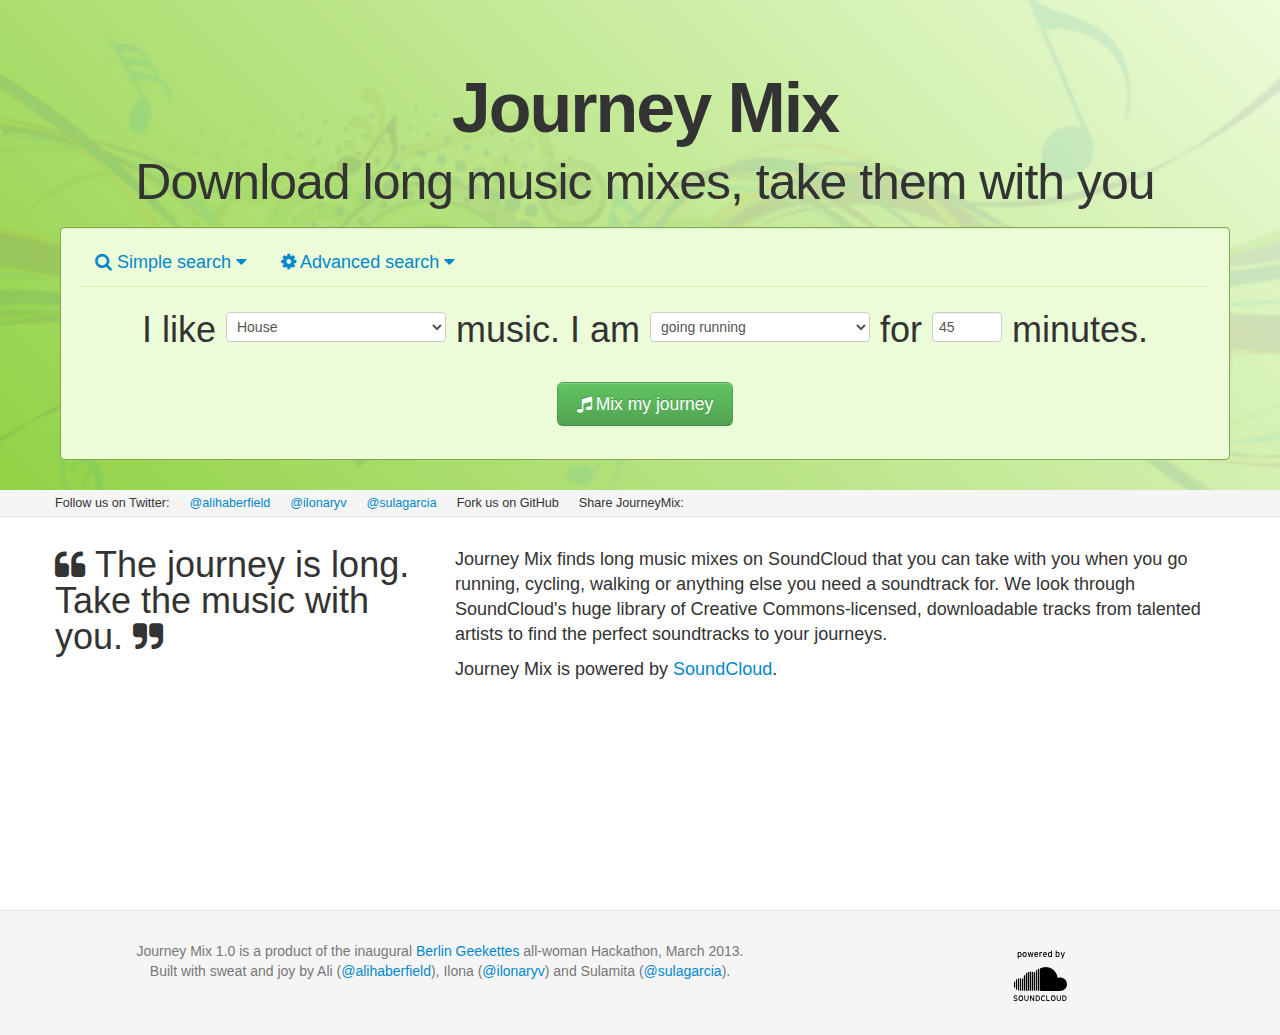
==== index.html @ a5fd5be0 "Inital Commit *FontAwesome added *File system tidied up" ====
<!DOCTYPE html>
<html lang="en">
  <head>
    <meta charset="utf-8">
    <title>JourneyMix 1.0</title>
    <meta name="viewport" content="width=device-width, initial-scale=1.0">
    <meta name="description" content="">
    <meta name="author" content="">

    <!-- CSS -->
    <link href="assets/css/bootstrap.css" rel="stylesheet">
    <link href="assets/css/bootstrap-responsive.css" rel="stylesheet">
    <link href="assets/css/docs.css" rel="stylesheet">
    <link href="assets/css/bootstrap-responsive.css" rel="stylesheet">
    <link href="assets/css/font-awesome-ie7.min.css" rel="stylesheet">
    <link href="assets/css/font-awesome.css" rel="stylesheet">
    <link href="assets/css/font-awesome.min.css" rel="stylesheet">
    <link href="assets/css/journeymix.css" rel="stylesheet">

    <!-- HTML5 shim, for IE6-8 support of HTML5 elements -->
    <!--[if lt IE 9]>
      <script src="assets/js/html5shiv.js"></script>
    <![endif]-->

    <!-- Fav and touch icons -->
    <link rel="apple-touch-icon-precomposed" sizes="144x144" href="assets/ico/apple-touch-icon-144-precomposed.png">
    <link rel="apple-touch-icon-precomposed" sizes="114x114" href="assets/ico/apple-touch-icon-114-precomposed.png">
      <link rel="apple-touch-icon-precomposed" sizes="72x72" href="assets/ico/apple-touch-icon-72-precomposed.png">
                    <link rel="apple-touch-icon-precomposed" href="assets/ico/apple-touch-icon-57-precomposed.png">
                                   <link rel="shortcut icon" href="assets/ico/favicon.png">
  </head>

  <body>


    <!-- Part 1: Wrap all page content here -->
  <div id="wrap">
  <div class="banner-wrap">
  <div class="hero-unit masterhead"> 
  <div class="container">
  
    <h1 class="centered">Journey Mix</h1> <h2 class="centered">Download long music mixes, take them with you</h2>

  <div class="well">
  <div class="accordion" id="accordion1">
  <div class="accordion-group">
  <div class="accordion-heading">
            <a class="accordion-toggle" id="SimpleSearchToggle" data-toggle="collapse" data-parent="#accordion1" href="#collapseOne">
       <i class="icon-search"></i> Simple search <i class="icon-caret-down"></i> 
      </a>
            <a class="accordion-toggle" id="AdvancedSearchToggle" data-toggle="collapse" data-parent="#accordion1" href="#collapseTwo">
       <i class="icon-cog"></i> Advanced search <i class="icon-caret-down"></i> 
      </a>
  </div>
    <div id="collapseOne" class="accordion-body collapse in">
    <div class="accordion-inner">

    
      <p class="centered">I like <select id="choose">
      <option value="house">House</option>
      <option value="punk">Punk</option>
      <option value="techno">Techno</option>
      <option value="rock">Rock</option>
      <option value="chill">Chill</option>
      </select> music.      I am <select id="activity">
      <option value="running">going running</option>
      <option value="walking">going for a walk</option>
      <option value="cycling">cycling</option>
      <option value="workout">working out</option>
      <option value="cooking">cooking</option>
      <option value="bath">taking a bath</option>
      </select> for <input type="number" id="input_length" placeholder="45" value="45"> minutes.
      </p>
      <p class="centered">
      <button class="btn btn-success btn-large" type="button" id="showTracks"><i class="icon-music"> </i> Mix my journey</button>
    </p>
    
      </div>
    </div>
  </div>
    
  <div class="accordion-group">
    <div id="collapseTwo" class="accordion-body collapse">
    <div class="accordion-inner">
      

      <p>Search for any genre: <input type="text" id="free-genre" placeholder="Heavy metal" value="Heavy metal"> </p>
      <p>Length from <input type="number" id="adv-length-min" placeholder="45" value="45"> to <input type="number" id="adv-length-max" placeholder="300" value="300"> minutes</p>
      <p>Search for keyword <input type="text" id="keyword" placeholder="keyword"> </p>
      <p>Search for bpm from: <input type="number" id="bpm-min" placeholder="0" value="0"> to: <input type="number" id="bpm-max" placeholder="300" value="300"></p>
      <p class="centered">
        <button class="btn btn-success btn-large" type="button" id="advancedShowTracks"><i class="icon-music"></i> Show me tracks</button>
      </p>
      </div> <!-- end well -->
      </div><!-- end accordion-inner -->
    </div><!-- end accordion-group -->
  </div><!-- end accordion-group -->
</div> <!-- end accordion -->


</div>
</div> <!-- end hero -->
</div> <!--end banner-wrap -->

<div class="social-media">
  <div class="container">
    <ul>
      <li>Follow us on Twitter: <li> <a href="http://twitter.com/alihaberfield">@alihaberfield</a> </li> <li><a href="http://twitter.com/ilonaryv">@ilonaryv</a></li><li> <a href="http://www.twitter.com/sulagarcia">@sulagarcia</a></li></li>
      <li>Fork us on GitHub</li>
      <li>Share JourneyMix: </li>
  </div>
</div>

<div class="container">


<p id="searchEcho"></p>


<div id="list_tracks">

</div>
<div id="iframe_div" class="hide">
  <iframe id="sc-widget" width="100%" height="166" scrolling="no" frameborder="no" src=""></iframe>    
</div> <!-- end iframe_div -->

<div class="row explain">
        <div class="span4">
          <p class="pull-quote"><i class="icon-quote-left"></i>The journey is long.<br/>Take the music with you.<i class="icon-quote-right"></i></p>
        </div>
        <div class="span8">
          <p>Journey Mix finds long music mixes on SoundCloud that you can take with you when you go running, cycling, walking or anything else you need a soundtrack for. We look through SoundCloud's huge library of Creative Commons-licensed, downloadable tracks from talented artists to find the perfect soundtracks to your journeys.</p>
           <p>Journey Mix is powered by <a href="http://www.soundcloud.com">SoundCloud</a>.</p>
       </div>
          
         
                  
      </div>

</div> <!-- end container -->

      <div id="push"></div>
    </div> <!-- end wrap -->

    <footer class="footer">
      <div class="container">
        <div class="row">
          <div class="span8">
        <p>Journey Mix 1.0 is a product of the inaugural <a href="#">Berlin Geekettes</a> all-woman Hackathon, March 2013.</p> <p>Built with sweat and joy by Ali (<a href="http://twitter.com/alihaberfield">@alihaberfield</a>), Ilona (<a href="http://twitter.com/ilonaryv">@ilonaryv</a>) and Sulamita (<a href="http://www.twitter.com/sulagarcia">@sulagarcia</a>).</p>
      </div>
      <div class="span4">
            <a href="http://www.soundcloud.com"><img src="assets/img/soundcloud.png"></a>
        </div>
        </div>
      </div>
    </footer>



    <!-- Le javascript
    ================================================== -->
    <!-- Placed at the end of the document so the pages load faster -->
    <script src="assets/js/jquery.js"></script>
    <script src="assets/js/bootstrap-transition.js"></script>
    <script src="assets/js/bootstrap-alert.js"></script>
    <script src="assets/js/bootstrap-modal.js"></script>
    <script src="assets/js/bootstrap-dropdown.js"></script>
    <script src="assets/js/bootstrap-scrollspy.js"></script>
    <script src="assets/js/bootstrap-tab.js"></script>
    <script src="assets/js/bootstrap-tooltip.js"></script>
    <script src="assets/js/bootstrap-popover.js"></script>
    <script src="assets/js/bootstrap-button.js"></script>
    <script src="assets/js/bootstrap-collapse.js"></script>
    <script src="assets/js/bootstrap-carousel.js"></script>
    <script src="assets/js/bootstrap-typeahead.js"></script>
    <script src="assets/js/journeymix.js"></script>

  </body>
</html>
---- assets/css/docs.css ----
/* Add additional stylesheets below
-------------------------------------------------- */
/*
  Bootstrap's documentation styles
  Special styles for presenting Bootstrap's documentation and examples
*/



/* Body and structure
-------------------------------------------------- */

body {
  position: relative;
  padding-top: 40px;
}

/* Code in headings */
h3 code {
  font-size: 14px;
  font-weight: normal;
}



/* Tweak navbar brand link to be super sleek
-------------------------------------------------- */

body > .navbar {
  font-size: 13px;
}

/* Change the docs' brand */
body > .navbar .brand {
  padding-right: 0;
  padding-left: 0;
  margin-left: 20px;
  float: right;
  font-weight: bold;
  color: #000;
  text-shadow: 0 1px 0 rgba(255,255,255,.1), 0 0 30px rgba(255,255,255,.125);
  -webkit-transition: all .2s linear;
     -moz-transition: all .2s linear;
          transition: all .2s linear;
}
body > .navbar .brand:hover {
  text-decoration: none;
  text-shadow: 0 1px 0 rgba(255,255,255,.1), 0 0 30px rgba(255,255,255,.4);
}


/* Sections
-------------------------------------------------- */

/* padding for in-page bookmarks and fixed navbar */
section {
  padding-top: 30px;
}
section > .page-header,
section > .lead {
  color: #5a5a5a;
}
section > ul li {
  margin-bottom: 5px;
}

/* Separators (hr) */
.bs-docs-separator {
  margin: 40px 0 39px;
}

/* Faded out hr */
hr.soften {
  height: 1px;
  margin: 70px 0;
  background-image: -webkit-linear-gradient(left, rgba(0,0,0,0), rgba(0,0,0,.1), rgba(0,0,0,0));
  background-image:    -moz-linear-gradient(left, rgba(0,0,0,0), rgba(0,0,0,.1), rgba(0,0,0,0));
  background-image:     -ms-linear-gradient(left, rgba(0,0,0,0), rgba(0,0,0,.1), rgba(0,0,0,0));
  background-image:      -o-linear-gradient(left, rgba(0,0,0,0), rgba(0,0,0,.1), rgba(0,0,0,0));
  border: 0;
}



/* Jumbotrons
-------------------------------------------------- */

/* Base class
------------------------- */
.jumbotron {
  position: relative;
  padding: 40px 0;
  color: #fff;
  text-align: center;
  text-shadow: 0 1px 3px rgba(0,0,0,.4), 0 0 30px rgba(0,0,0,.075);
  background: #020031; /* Old browsers */
  background: -moz-linear-gradient(45deg,  #020031 0%, #6d3353 100%); /* FF3.6+ */
  background: -webkit-gradient(linear, left bottom, right top, color-stop(0%,#020031), color-stop(100%,#6d3353)); /* Chrome,Safari4+ */
  background: -webkit-linear-gradient(45deg,  #020031 0%,#6d3353 100%); /* Chrome10+,Safari5.1+ */
  background: -o-linear-gradient(45deg,  #020031 0%,#6d3353 100%); /* Opera 11.10+ */
  background: -ms-linear-gradient(45deg,  #020031 0%,#6d3353 100%); /* IE10+ */
  background: linear-gradient(45deg,  #020031 0%,#6d3353 100%); /* W3C */
  filter: progid:DXImageTransform.Microsoft.gradient( startColorstr='#020031', endColorstr='#6d3353',GradientType=1 ); /* IE6-9 fallback on horizontal gradient */
  -webkit-box-shadow: inset 0 3px 7px rgba(0,0,0,.2), inset 0 -3px 7px rgba(0,0,0,.2);
     -moz-box-shadow: inset 0 3px 7px rgba(0,0,0,.2), inset 0 -3px 7px rgba(0,0,0,.2);
          box-shadow: inset 0 3px 7px rgba(0,0,0,.2), inset 0 -3px 7px rgba(0,0,0,.2);
}
.jumbotron h1 {
  font-size: 80px;
  font-weight: bold;
  letter-spacing: -1px;
  line-height: 1;
}
.jumbotron p {
  font-size: 24px;
  font-weight: 300;
  line-height: 1.25;
  margin-bottom: 30px;
}

/* Link styles (used on .masthead-links as well) */
.jumbotron a {
  color: #fff;
  color: rgba(255,255,255,.5);
  -webkit-transition: all .2s ease-in-out;
     -moz-transition: all .2s ease-in-out;
          transition: all .2s ease-in-out;
}
.jumbotron a:hover {
  color: #fff;
  text-shadow: 0 0 10px rgba(255,255,255,.25);
}

/* Download button */
.masthead .btn {
  padding: 19px 24px;
  font-size: 24px;
  font-weight: 200;
  color: #fff; /* redeclare to override the `.jumbotron a` */
  border: 0;
  -webkit-border-radius: 6px;
     -moz-border-radius: 6px;
          border-radius: 6px;
  -webkit-box-shadow: inset 0 1px 0 rgba(255,255,255,.1), 0 1px 5px rgba(0,0,0,.25);
     -moz-box-shadow: inset 0 1px 0 rgba(255,255,255,.1), 0 1px 5px rgba(0,0,0,.25);
          box-shadow: inset 0 1px 0 rgba(255,255,255,.1), 0 1px 5px rgba(0,0,0,.25);
  -webkit-transition: none;
     -moz-transition: none;
          transition: none;
}
.masthead .btn:hover {
  -webkit-box-shadow: inset 0 1px 0 rgba(255,255,255,.1), 0 1px 5px rgba(0,0,0,.25);
     -moz-box-shadow: inset 0 1px 0 rgba(255,255,255,.1), 0 1px 5px rgba(0,0,0,.25);
          box-shadow: inset 0 1px 0 rgba(255,255,255,.1), 0 1px 5px rgba(0,0,0,.25);
}
.masthead .btn:active {
  -webkit-box-shadow: inset 0 2px 4px rgba(0,0,0,.1), 0 1px 0 rgba(255,255,255,.1);
     -moz-box-shadow: inset 0 2px 4px rgba(0,0,0,.1), 0 1px 0 rgba(255,255,255,.1);
          box-shadow: inset 0 2px 4px rgba(0,0,0,.1), 0 1px 0 rgba(255,255,255,.1);
}


/* Pattern overlay
------------------------- */
.jumbotron .container {
  position: relative;
  z-index: 2;
}
.jumbotron:after {
  content: '';
  display: block;
  position: absolute;
  top: 0;
  right: 0;
  bottom: 0;
  left: 0;
  background: url(../img/bs-docs-masthead-pattern.png) repeat center center;
  opacity: .4;
}
@media
only screen and (-webkit-min-device-pixel-ratio: 2),
only screen and (   min--moz-device-pixel-ratio: 2),
only screen and (     -o-min-device-pixel-ratio: 2/1) {

  .jumbotron:after {
    background-size: 150px 150px;
  }

}

/* Masthead (docs home)
------------------------- */
.masthead {
  padding: 70px 0 80px;
  margin-bottom: 0;
  color: #fff;
}
.masthead h1 {
  font-size: 120px;
  line-height: 1;
  letter-spacing: -2px;
}
.masthead p {
  font-size: 40px;
  font-weight: 200;
  line-height: 1.25;
}

/* Textual links in masthead */
.masthead-links {
  margin: 0;
  list-style: none;
}
.masthead-links li {
  display: inline;
  padding: 0 10px;
  color: rgba(255,255,255,.25);
}

/* Social proof buttons from GitHub & Twitter */
.bs-docs-social {
  padding: 15px 0;
  text-align: center;
  background-color: #f5f5f5;
  border-top: 1px solid #fff;
  border-bottom: 1px solid #ddd;
}

/* Quick links on Home */
.bs-docs-social-buttons {
  margin-left: 0;
  margin-bottom: 0;
  padding-left: 0;
  list-style: none;
}
.bs-docs-social-buttons li {
  display: inline-block;
  padding: 5px 8px;
  line-height: 1;
  *display: inline;
  *zoom: 1;
}

/* Subhead (other pages)
------------------------- */
.subhead {
  text-align: left;
  border-bottom: 1px solid #ddd;
}
.subhead h1 {
  font-size: 60px;
}
.subhead p {
  margin-bottom: 20px;
}
.subhead .navbar {
  display: none;
}



/* Marketing section of Overview
-------------------------------------------------- */

.marketing {
  text-align: center;
  color: #5a5a5a;
}
.marketing h1 {
  margin: 60px 0 10px;
  font-size: 60px;
  font-weight: 200;
  line-height: 1;
  letter-spacing: -1px;
}
.marketing h2 {
  font-weight: 200;
  margin-bottom: 5px;
}
.marketing p {
  font-size: 16px;
  line-height: 1.5;
}
.marketing .marketing-byline {
  margin-bottom: 40px;
  font-size: 20px;
  font-weight: 300;
  line-height: 1.25;
  color: #999;
}
.marketing-img {
  display: block;
  margin: 0 auto 30px;
  max-height: 145px;
}



/* Footer
-------------------------------------------------- */

.footer {
  text-align: center;
  padding: 30px 0;
  margin-top: 70px;
  border-top: 1px solid #e5e5e5;
  background-color: #f5f5f5;
}
.footer p {
  margin-bottom: 0;
  color: #777;
}
.footer-links {
  margin: 10px 0;
}
.footer-links li {
  display: inline;
  padding: 0 2px;
}
.footer-links li:first-child {
  padding-left: 0;
}



/* Special grid styles
-------------------------------------------------- */

.show-grid {
  margin-top: 10px;
  margin-bottom: 20px;
}
.show-grid [class*="span"] {
  background-color: #eee;
  text-align: center;
  -webkit-border-radius: 3px;
     -moz-border-radius: 3px;
          border-radius: 3px;
  min-height: 40px;
  line-height: 40px;
}
.show-grid [class*="span"]:hover {
  background-color: #ddd;
}
.show-grid .show-grid {
  margin-top: 0;
  margin-bottom: 0;
}
.show-grid .show-grid [class*="span"] {
  margin-top: 5px;
}
.show-grid [class*="span"] [class*="span"] {
  background-color: #ccc;
}
.show-grid [class*="span"] [class*="span"] [class*="span"] {
  background-color: #999;
}



/* Mini layout previews
-------------------------------------------------- */
.mini-layout {
  border: 1px solid #ddd;
  -webkit-border-radius: 6px;
     -moz-border-radius: 6px;
          border-radius: 6px;
  -webkit-box-shadow: 0 1px 2px rgba(0,0,0,.075);
     -moz-box-shadow: 0 1px 2px rgba(0,0,0,.075);
          box-shadow: 0 1px 2px rgba(0,0,0,.075);
}
.mini-layout,
.mini-layout .mini-layout-body,
.mini-layout.fluid .mini-layout-sidebar {
  height: 300px;
}
.mini-layout {
  margin-bottom: 20px;
  padding: 9px;
}
.mini-layout div {
  -webkit-border-radius: 3px;
     -moz-border-radius: 3px;
          border-radius: 3px;
}
.mini-layout .mini-layout-body {
  background-color: #dceaf4;
  margin: 0 auto;
  width: 70%;
}
.mini-layout.fluid .mini-layout-sidebar,
.mini-layout.fluid .mini-layout-header,
.mini-layout.fluid .mini-layout-body {
  float: left;
}
.mini-layout.fluid .mini-layout-sidebar {
  background-color: #bbd8e9;
  width: 20%;
}
.mini-layout.fluid .mini-layout-body {
  width: 77.5%;
  margin-left: 2.5%;
}



/* Download page
-------------------------------------------------- */

.download .page-header {
  margin-top: 36px;
}
.page-header .toggle-all {
  margin-top: 5px;
}

/* Space out h3s when following a section */
.download h3 {
  margin-bottom: 5px;
}
.download-builder input + h3,
.download-builder .checkbox + h3 {
  margin-top: 9px;
}

/* Fields for variables */
.download-builder input[type=text] {
  margin-bottom: 9px;
  font-family: Menlo, Monaco, "Courier New", monospace;
  font-size: 12px;
  color: #d14;
}
.download-builder input[type=text]:focus {
  background-color: #fff;
}

/* Custom, larger checkbox labels */
.download .checkbox {
  padding: 6px 10px 6px 25px;
  font-size: 13px;
  line-height: 18px;
  color: #555;
  background-color: #f9f9f9;
  -webkit-border-radius: 3px;
     -moz-border-radius: 3px;
          border-radius: 3px;
  cursor: pointer;
}
.download .checkbox:hover {
  color: #333;
  background-color: #f5f5f5;
}
.download .checkbox small {
  font-size: 12px;
  color: #777;
}

/* Variables section */
#variables label {
  margin-bottom: 0;
}

/* Giant download button */
.download-btn {
  margin: 36px 0 108px;
}
#download p,
#download h4 {
  max-width: 50%;
  margin: 0 auto;
  color: #999;
  text-align: center;
}
#download h4 {
  margin-bottom: 0;
}
#download p {
  margin-bottom: 18px;
}
.download-btn .btn {
  display: block;
  width: auto;
  padding: 19px 24px;
  margin-bottom: 27px;
  font-size: 30px;
  line-height: 1;
  text-align: center;
  -webkit-border-radius: 6px;
     -moz-border-radius: 6px;
          border-radius: 6px;
}



/* Misc
-------------------------------------------------- */

/* Make tables spaced out a bit more */
h2 + table,
h3 + table,
h4 + table,
h2 + .row {
  margin-top: 5px;
}

/* Example sites showcase */
.example-sites {
  xmargin-left: 20px;
}
.example-sites img {
  max-width: 100%;
  margin: 0 auto;
}

.scrollspy-example {
  height: 200px;
  overflow: auto;
  position: relative;
}


/* Fake the :focus state to demo it */
.focused {
  border-color: rgba(82,168,236,.8);
  -webkit-box-shadow: inset 0 1px 3px rgba(0,0,0,.1), 0 0 8px rgba(82,168,236,.6);
     -moz-box-shadow: inset 0 1px 3px rgba(0,0,0,.1), 0 0 8px rgba(82,168,236,.6);
          box-shadow: inset 0 1px 3px rgba(0,0,0,.1), 0 0 8px rgba(82,168,236,.6);
  outline: 0;
}

/* For input sizes, make them display block */
.docs-input-sizes select,
.docs-input-sizes input[type=text] {
  display: block;
  margin-bottom: 9px;
}

/* Icons
------------------------- */
.the-icons {
  margin-left: 0;
  list-style: none;
}
.the-icons li {
  float: left;
  width: 25%;
  line-height: 25px;
}
.the-icons i:hover {
  background-color: rgba(255,0,0,.25);
}

/* Example page
------------------------- */
.bootstrap-examples h4 {
  margin: 10px 0 5px;
}
.bootstrap-examples p {
  font-size: 13px;
  line-height: 18px;
}
.bootstrap-examples .thumbnail {
  margin-bottom: 9px;
  background-color: #fff;
}



/* Bootstrap code examples
-------------------------------------------------- */

/* Base class */
.bs-docs-example {
  position: relative;
  margin: 15px 0;
  padding: 39px 19px 14px;
  *padding-top: 19px;
  background-color: #fff;
  border: 1px solid #ddd;
  -webkit-border-radius: 4px;
     -moz-border-radius: 4px;
          border-radius: 4px;
}

/* Echo out a label for the example */
.bs-docs-example:after {
  content: "Example";
  position: absolute;
  top: -1px;
  left: -1px;
  padding: 3px 7px;
  font-size: 12px;
  font-weight: bold;
  background-color: #f5f5f5;
  border: 1px solid #ddd;
  color: #9da0a4;
  -webkit-border-radius: 4px 0 4px 0;
     -moz-border-radius: 4px 0 4px 0;
          border-radius: 4px 0 4px 0;
}

/* Remove spacing between an example and it's code */
.bs-docs-example + .prettyprint {
  margin-top: -20px;
  padding-top: 15px;
}

/* Tweak examples
------------------------- */
.bs-docs-example > p:last-child {
  margin-bottom: 0;
}
.bs-docs-example .table,
.bs-docs-example .progress,
.bs-docs-example .well,
.bs-docs-example .alert,
.bs-docs-example .hero-unit,
.bs-docs-example .pagination,
.bs-docs-example .navbar,
.bs-docs-example > .nav,
.bs-docs-example blockquote {
  margin-bottom: 5px;
}
.bs-docs-example .pagination {
  margin-top: 0;
}
.bs-navbar-top-example,
.bs-navbar-bottom-example {
  z-index: 1;
  padding: 0;
  height: 90px;
  overflow: hidden; /* cut the drop shadows off */
}
.bs-navbar-top-example .navbar-fixed-top,
.bs-navbar-bottom-example .navbar-fixed-bottom {
  margin-left: 0;
  margin-right: 0;
}
.bs-navbar-top-example {
  -webkit-border-radius: 0 0 4px 4px;
     -moz-border-radius: 0 0 4px 4px;
          border-radius: 0 0 4px 4px;
}
.bs-navbar-top-example:after {
  top: auto;
  bottom: -1px;
  -webkit-border-radius: 0 4px 0 4px;
     -moz-border-radius: 0 4px 0 4px;
          border-radius: 0 4px 0 4px;
}
.bs-navbar-bottom-example {
  -webkit-border-radius: 4px 4px 0 0;
     -moz-border-radius: 4px 4px 0 0;
          border-radius: 4px 4px 0 0;
}
.bs-navbar-bottom-example .navbar {
  margin-bottom: 0;
}
form.bs-docs-example {
  padding-bottom: 19px;
}

/* Images */
.bs-docs-example-images img {
  margin: 10px;
  display: inline-block;
}

/* Tooltips */
.bs-docs-tooltip-examples {
  text-align: center;
  margin: 0 0 10px;
  list-style: none;
}
.bs-docs-tooltip-examples li {
  display: inline;
  padding: 0 10px;
}

/* Popovers */
.bs-docs-example-popover {
  padding-bottom: 24px;
  background-color: #f9f9f9;
}
.bs-docs-example-popover .popover {
  position: relative;
  display: block;
  float: left;
  width: 260px;
  margin: 20px;
}

/* Dropdowns */
.bs-docs-example-submenus {
  min-height: 180px;
}
.bs-docs-example-submenus > .pull-left + .pull-left {
  margin-left: 20px;
}
.bs-docs-example-submenus .dropup > .dropdown-menu,
.bs-docs-example-submenus .dropdown > .dropdown-menu {
  display: block;
  position: static;
  margin-bottom: 5px;
  *width: 180px;
}



/* Responsive docs
-------------------------------------------------- */

/* Utility classes table
------------------------- */
.responsive-utilities th small {
  display: block;
  font-weight: normal;
  color: #999;
}
.responsive-utilities tbody th {
  font-weight: normal;
}
.responsive-utilities td {
  text-align: center;
}
.responsive-utilities td.is-visible {
  color: #468847;
  background-color: #dff0d8 !important;
}
.responsive-utilities td.is-hidden {
  color: #ccc;
  background-color: #f9f9f9 !important;
}

/* Responsive tests
------------------------- */
.responsive-utilities-test {
  margin-top: 5px;
  margin-left: 0;
  list-style: none;
  overflow: hidden; /* clear floats */
}
.responsive-utilities-test li {
  position: relative;
  float: left;
  width: 25%;
  height: 43px;
  font-size: 14px;
  font-weight: bold;
  line-height: 43px;
  color: #999;
  text-align: center;
  border: 1px solid #ddd;
  -webkit-border-radius: 4px;
     -moz-border-radius: 4px;
          border-radius: 4px;
}
.responsive-utilities-test li + li {
  margin-left: 10px;
}
.responsive-utilities-test span {
  position: absolute;
  top:    -1px;
  left:   -1px;
  right:  -1px;
  bottom: -1px;
  -webkit-border-radius: 4px;
     -moz-border-radius: 4px;
          border-radius: 4px;
}
.responsive-utilities-test span {
  color: #468847;
  background-color: #dff0d8;
  border: 1px solid #d6e9c6;
}



/* Sidenav for Docs
-------------------------------------------------- */

.bs-docs-sidenav {
  width: 228px;
  margin: 30px 0 0;
  padding: 0;
  background-color: #fff;
  -webkit-border-radius: 6px;
     -moz-border-radius: 6px;
          border-radius: 6px;
  -webkit-box-shadow: 0 1px 4px rgba(0,0,0,.065);
     -moz-box-shadow: 0 1px 4px rgba(0,0,0,.065);
          box-shadow: 0 1px 4px rgba(0,0,0,.065);
}
.bs-docs-sidenav > li > a {
  display: block;
  width: 190px \9;
  margin: 0 0 -1px;
  padding: 8px 14px;
  border: 1px solid #e5e5e5;
}
.bs-docs-sidenav > li:first-child > a {
  -webkit-border-radius: 6px 6px 0 0;
     -moz-border-radius: 6px 6px 0 0;
          border-radius: 6px 6px 0 0;
}
.bs-docs-sidenav > li:last-child > a {
  -webkit-border-radius: 0 0 6px 6px;
     -moz-border-radius: 0 0 6px 6px;
          border-radius: 0 0 6px 6px;
}
.bs-docs-sidenav > .active > a {
  position: relative;
  z-index: 2;
  padding: 9px 15px;
  border: 0;
  text-shadow: 0 1px 0 rgba(0,0,0,.15);
  -webkit-box-shadow: inset 1px 0 0 rgba(0,0,0,.1), inset -1px 0 0 rgba(0,0,0,.1);
     -moz-box-shadow: inset 1px 0 0 rgba(0,0,0,.1), inset -1px 0 0 rgba(0,0,0,.1);
          box-shadow: inset 1px 0 0 rgba(0,0,0,.1), inset -1px 0 0 rgba(0,0,0,.1);
}
/* Chevrons */
.bs-docs-sidenav .icon-chevron-right {
  float: right;
  margin-top: 2px;
  margin-right: -6px;
  opacity: .25;
}
.bs-docs-sidenav > li > a:hover {
  background-color: #f5f5f5;
}
.bs-docs-sidenav a:hover .icon-chevron-right {
  opacity: .5;
}
.bs-docs-sidenav .active .icon-chevron-right,
.bs-docs-sidenav .active a:hover .icon-chevron-right {
  background-image: url(../img/glyphicons-halflings-white.png);
  opacity: 1;
}
.bs-docs-sidenav.affix {
  top: 40px;
}
.bs-docs-sidenav.affix-bottom {
  position: absolute;
  top: auto;
  bottom: 270px;
}




/* Responsive
-------------------------------------------------- */

/* Desktop large
------------------------- */
@media (min-width: 1200px) {
  .bs-docs-container {
    max-width: 970px;
  }
  .bs-docs-sidenav {
    width: 258px;
  }
  .bs-docs-sidenav > li > a {
    width: 230px \9; /* Override the previous IE8-9 hack */
  }
}

/* Desktop
------------------------- */
@media (max-width: 980px) {
  /* Unfloat brand */
  body > .navbar-fixed-top .brand {
    float: left;
    margin-left: 0;
    padding-left: 10px;
    padding-right: 10px;
  }

  /* Inline-block quick links for more spacing */
  .quick-links li {
    display: inline-block;
    margin: 5px;
  }

  /* When affixed, space properly */
  .bs-docs-sidenav {
    top: 0;
    width: 218px;
    margin-top: 30px;
    margin-right: 0;
  }
}

/* Tablet to desktop
------------------------- */
@media (min-width: 768px) and (max-width: 979px) {
  /* Remove any padding from the body */
  body {
    padding-top: 0;
  }
  /* Widen masthead and social buttons to fill body padding */
  .jumbotron {
    margin-top: -20px; /* Offset bottom margin on .navbar */
  }
  /* Adjust sidenav width */
  .bs-docs-sidenav {
    width: 166px;
    margin-top: 20px;
  }
  .bs-docs-sidenav.affix {
    top: 0;
  }
}

/* Tablet
------------------------- */
@media (max-width: 767px) {
  /* Remove any padding from the body */
  body {
    padding-top: 0;
  }

  /* Widen masthead and social buttons to fill body padding */
  .jumbotron {
    padding: 40px 20px;
    margin-top:   -20px; /* Offset bottom margin on .navbar */
    margin-right: -20px;
    margin-left:  -20px;
  }
  .masthead h1 {
    font-size: 90px;
  }
  .masthead p,
  .masthead .btn {
    font-size: 24px;
  }
  .marketing .span4 {
    margin-bottom: 40px;
  }
  .bs-docs-social {
    margin: 0 -20px;
  }

  /* Space out the show-grid examples */
  .show-grid [class*="span"] {
    margin-bottom: 5px;
  }

  /* Sidenav */
  .bs-docs-sidenav {
    width: auto;
    margin-bottom: 20px;
  }
  .bs-docs-sidenav.affix {
    position: static;
    width: auto;
    top: 0;
  }

  /* Unfloat the back to top link in footer */
  .footer {
    margin-left: -20px;
    margin-right: -20px;
    padding-left: 20px;
    padding-right: 20px;
  }
  .footer p {
    margin-bottom: 9px;
  }
}

/* Landscape phones
------------------------- */
@media (max-width: 480px) {
  /* Remove padding above jumbotron */
  body {
    padding-top: 0;
  }

  /* Change up some type stuff */
  h2 small {
    display: block;
  }

  /* Downsize the jumbotrons */
  .jumbotron h1 {
    font-size: 45px;
  }
  .jumbotron p,
  .jumbotron .btn {
    font-size: 18px;
  }
  .jumbotron .btn {
    display: block;
    margin: 0 auto;
  }

  /* center align subhead text like the masthead */
  .subhead h1,
  .subhead p {
    text-align: center;
  }

  /* Marketing on home */
  .marketing h1 {
    font-size: 30px;
  }
  .marketing-byline {
    font-size: 18px;
  }

  /* center example sites */
  .example-sites {
    margin-left: 0;
  }
  .example-sites > li {
    float: none;
    display: block;
    max-width: 280px;
    margin: 0 auto 18px;
    text-align: center;
  }
  .example-sites .thumbnail > img {
    max-width: 270px;
  }

  /* Do our best to make tables work in narrow viewports */
  table code {
    white-space: normal;
    word-wrap: break-word;
    word-break: break-all;
  }

  /* Examples: dropdowns */
  .bs-docs-example-submenus > .pull-left {
    float: none;
    clear: both;
  }
  .bs-docs-example-submenus > .pull-left,
  .bs-docs-example-submenus > .pull-left + .pull-left {
    margin-left: 0;
  }
  .bs-docs-example-submenus p {
    margin-bottom: 0;
  }
  .bs-docs-example-submenus .dropup > .dropdown-menu,
  .bs-docs-example-submenus .dropdown > .dropdown-menu {
    margin-bottom: 10px;
    float: none;
    max-width: 180px;
  }

  /* Examples: modal */
  .modal-example .modal {
    position: relative;
    top: auto;
    right: auto;
    bottom: auto;
    left: auto;
  }

  /* Tighten up footer */
  .footer {
    padding-top: 20px;
    padding-bottom: 20px;
  }
}
---- assets/css/journeymix.css ----
body {
padding-top: 0;
}

.centered {
text-align: center;
}


.accordion-group {
border: none;
}

.accordion {
margin-bottom:0;
}

.pull-quote .icon-quote-left {
font-size: 0.9em;
padding-right: 10px;
}

.pull-quote .icon-quote-right {
font-size: 0.9em;
padding-left: 10px;
}

.explain {
padding-top:20px;
font-size: 18px;
line-height: 25px;
}

p.pull-quote {
font-size: 2em;
line-height: 1em;
font-weight: 200;
}

.banner-wrap {
background: -webkit-linear-gradient(45deg, #92d245 0%,#ECFCD9 100%);
}

.hero-unit {
background: url("../img/large-trans-opacity-20.png") no-repeat center center;
background-size: cover;
position:relative;
}

.accordion-inner {
border-top: none;
}

.hide {
display: none !important;
}

.hero-unit.masterhead {
padding: 60px 60px 10px;
}

.well {
border: 1px solid #7da948;
background: #ECFCD9;
}

.accordion-heading .accordion-toggle {
padding: 8px 15px;
display: inline;
}

.accordion-heading {
border-bottom: 1px solid #d5f3b1;
padding-bottom: 9px;
}

.accordion-inner {
padding: 25px 15px 0;
}

#showTracks {
margin: 20px 0 0;
}

.hero-unit {margin-bottom: 0;}

.hero-unit h1 {
font-size: 70px;
line-height: 1.1;
letter-spacing: -2px;
font-weight: 600;
}

.hero-unit h2 {
margin-bottom: 20px;
font-size: 50px;
line-height: 1;
letter-spacing: -1px;
font-weight: 200;
}

.social-media {
	background-color: #f5f5f5;
	border-bottom:1px solid #e5e5e5;
	font-size: 0.9em;
	color:#;
}

.social-media li {
float: left;
padding-right: 20px;
}

.social-media ul {
list-style: none;
float: left;
margin: 3px 0;
}

#list_tracks h3 {
font-weight: 200;
font-size: 22px;
}


#searchEcho {
font-size: 31.5px;
line-height: 40px;
font-weight: 200;
}

#list_tracks li, #iframe_div li {
background: #ecf5db;
padding: 15px;
border: 1px solid #84c13f;
list-style: none;
-webkit-box-shadow: 0 1px 3px rgba(0, 0, 0, 0.055);
}

input[type="number"] {
width: 4em;
}

#collapseOne {
font-size: 2em;
}

#collapseTwo p {
padding: 6px 0;
font-size: 1.5em;
}

#searchEcho p {
padding: 0 0 10px;
}



#iframe_div li {margin: 20px;}

#list_tracks li:hover, #iframe_div li:hover {
	border:1px solid #82E314;
	-webkit-box-shadow: 0 1px 4px rgba(0, 105, 214, 0.25);
}


 /* Sticky footer styles
      -------------------------------------------------- */

      html,
      body {
        height: 100%;
        /* The html and body elements cannot have any padding or margin. */
      }

      /* Wrapper for page content to push down footer */
      #wrap {
        min-height: 100%;
        height: auto !important;
        height: 100%;
        /* Negative indent footer by it's height */
        margin: 0 auto -60px;
      }

      /* Set the fixed height of the footer here */
      #push,
      #footer {
        height: 60px;
      }
      #footer {
        background-color: #f5f5f5;
      }


@media (max-width: 767px) {
        #footer {
          margin-left: -20px;
          margin-right: -20px;
          padding-left: 20px;
          padding-right: 20px;
        }
      }



@media (max-width: 767px) {
	.hero-unit.masterhead {
		padding: 30px 20px 10px;
		margin: 0 -20px 25px;
	}

	.banner-wrap, .social-media {
		margin: 0 -20px;
	}

	#searchEcho {
		font-size: 1.5em;
		line-height: 1.5em;
		font-weight: 200;
	}
}

@media (max-width: 979px) {
	.navbar-fixed-top {
		margin-bottom: 0;
	}

	.hero-unit h1 {
		font-size: 50px;
	}

	.hero-unit h2 {
		font-size: 35px;
	}

	#collapseOne, #collapseTwo p {
		font-size: 1em !important;
	}
	
}
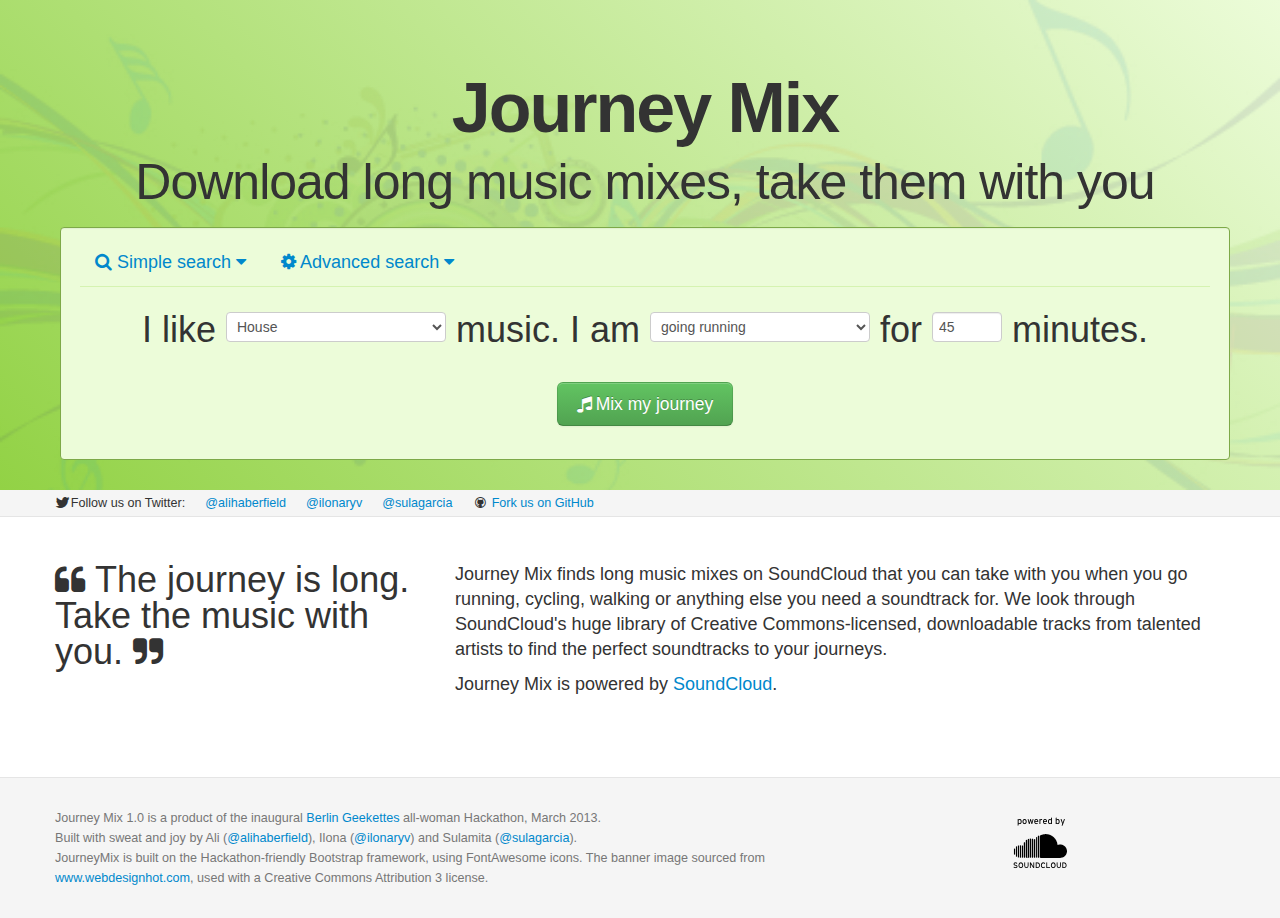
==== commit fc60b71e: "Modified footer" ====
--- a/index.html
+++ b/index.html
@@ -7,7 +7,7 @@
     <meta name="description" content="">
     <meta name="author" content="">
 
-    <!-- CSS -->
+    <!-- Le styles -->
     <link href="assets/css/bootstrap.css" rel="stylesheet">
     <link href="assets/css/bootstrap-responsive.css" rel="stylesheet">
     <link href="assets/css/docs.css" rel="stylesheet">
@@ -17,25 +17,49 @@
     <link href="assets/css/font-awesome.min.css" rel="stylesheet">
     <link href="assets/css/journeymix.css" rel="stylesheet">
 
-    <!-- HTML5 shim, for IE6-8 support of HTML5 elements -->
+    <!-- Le HTML5 shim, for IE6-8 support of HTML5 elements -->
     <!--[if lt IE 9]>
       <script src="assets/js/html5shiv.js"></script>
     <![endif]-->
 
-    <!-- Fav and touch icons -->
+    <!-- Le fav and touch icons -->
     <link rel="apple-touch-icon-precomposed" sizes="144x144" href="assets/ico/apple-touch-icon-144-precomposed.png">
     <link rel="apple-touch-icon-precomposed" sizes="114x114" href="assets/ico/apple-touch-icon-114-precomposed.png">
       <link rel="apple-touch-icon-precomposed" sizes="72x72" href="assets/ico/apple-touch-icon-72-precomposed.png">
                     <link rel="apple-touch-icon-precomposed" href="assets/ico/apple-touch-icon-57-precomposed.png">
                                    <link rel="shortcut icon" href="assets/ico/favicon.png">
+
   </head>
 
-  <body>
-
-
-    <!-- Part 1: Wrap all page content here -->
-  <div id="wrap">
-  <div class="banner-wrap">
+  <body data-spy="scroll" data-target=".bs-docs-sidebar">
+
+    <!-- Navbar
+    ================================================== -->
+    <!-- <div class="navbar navbar-inverse navbar-fixed-top">
+      <div class="navbar-inner">
+        <div class="container">
+          <button type="button" class="btn btn-navbar" data-toggle="collapse" data-target=".nav-collapse">
+            <span class="icon-bar"></span>
+            <span class="icon-bar"></span>
+            <span class="icon-bar"></span>
+          </button>
+          <a class="brand" href="./index.html">JourneyMix</a>
+          <div class="nav-collapse collapse">
+            <ul class="nav">
+              <li class="active">
+                <a href="./index.html">Home</a>
+              </li>
+            </ul>
+          </div>
+        </div>
+      </div>
+    </div> -->
+
+
+
+
+
+<div class="banner-wrap">
   <div class="hero-unit masterhead"> 
   <div class="container">
   
@@ -105,14 +129,13 @@
 <div class="social-media">
   <div class="container">
     <ul>
-      <li>Follow us on Twitter: <li> <a href="http://twitter.com/alihaberfield">@alihaberfield</a> </li> <li><a href="http://twitter.com/ilonaryv">@ilonaryv</a></li><li> <a href="http://www.twitter.com/sulagarcia">@sulagarcia</a></li></li>
-      <li>Fork us on GitHub</li>
-      <li>Share JourneyMix: </li>
+      <li><i class="icon-twitter"></i>Follow us on Twitter: <li> <a href="http://twitter.com/alihaberfield">@alihaberfield</a> </li> <li><a href="http://twitter.com/ilonaryv">@ilonaryv</a></li><li> <a href="http://www.twitter.com/sulagarcia">@sulagarcia</a></li></li>
+      <li><i class="icon-github"></i> <a href="https://github.com/alihaberfield/journeymix">Fork us on GitHub</a></li>
+      
   </div>
 </div>
 
 <div class="container">
-
 
 <p id="searchEcho"></p>
 
@@ -137,16 +160,18 @@
                   
       </div>
 
+
 </div> <!-- end container -->
 
-      <div id="push"></div>
-    </div> <!-- end wrap -->
-
-    <footer class="footer">
+
+    <!-- Footer
+    ================================================== -->
+<footer class="footer">
       <div class="container">
         <div class="row">
           <div class="span8">
         <p>Journey Mix 1.0 is a product of the inaugural <a href="#">Berlin Geekettes</a> all-woman Hackathon, March 2013.</p> <p>Built with sweat and joy by Ali (<a href="http://twitter.com/alihaberfield">@alihaberfield</a>), Ilona (<a href="http://twitter.com/ilonaryv">@ilonaryv</a>) and Sulamita (<a href="http://www.twitter.com/sulagarcia">@sulagarcia</a>).</p>
+        <p>JourneyMix is built on the Hackathon-friendly Bootstrap framework, using FontAwesome icons. The banner image sourced from <a href="http://http://www.webdesignhot.com/free-vector-graphics/abstract-rainbow-wave-with-music-node-background/">www.webdesignhot.com</a>, used with a Creative Commons Attribution 3 license.</p>
       </div>
       <div class="span4">
             <a href="http://www.soundcloud.com"><img src="assets/img/soundcloud.png"></a>
@@ -160,6 +185,7 @@
     <!-- Le javascript
     ================================================== -->
     <!-- Placed at the end of the document so the pages load faster -->
+    <script type="text/javascript" src="http://platform.twitter.com/widgets.js"></script>
     <script src="assets/js/jquery.js"></script>
     <script src="assets/js/bootstrap-transition.js"></script>
     <script src="assets/js/bootstrap-alert.js"></script>
@@ -173,7 +199,119 @@
     <script src="assets/js/bootstrap-collapse.js"></script>
     <script src="assets/js/bootstrap-carousel.js"></script>
     <script src="assets/js/bootstrap-typeahead.js"></script>
-    <script src="assets/js/journeymix.js"></script>
+    <script src="assets/js/bootstrap-affix.js"></script>
+
+    <script src="assets/js/holder/holder.js"></script>
+    <script src="assets/js/google-code-prettify/prettify.js"></script>
+
+    <script src="assets/js/application.js"></script>
+
+    <script src="http://connect.soundcloud.com/sdk.js"></script>
+    <script src="https://w.soundcloud.com/player/api.js" type="text/javascript"></script>
+
+    <script>
+    var sc_id =  '04f21e83ba014f8a83517ef424ec79b6'
+
+    SC.initialize({
+      client_id: sc_id
+    });
+
+    //Hide and show accordion titles 
+
+
+
+    function convertFromMS(ms) {
+      var d, h, m, s;  
+      s = Math.floor(ms / 1000); 
+      m = Math.floor(s / 60);  
+      s = s % 60;
+      h = Math.floor(m / 60);
+      m = m % 60;
+      d = Math.floor(h / 24);
+      h = h % 24;  
+      return "" + h + " hour : " + m + " mins";
+    };
+
+
+    var widgetIframe = document.getElementById('sc-widget');
+    var widget       = SC.Widget(widgetIframe);
+
+
+    function advancedSearch() {
+      $('#list_tracks').empty();
+      $('#iframe_div').empty();
+      $('#iframe_div').css('display', 'block');
+
+      var genreValue = $("#free-genre").val();
+      var advMinLength = $("#adv-length-min").val();
+      var longMinLength = (advMinLength*60000);
+      var advMaxLength = $("#adv-length-max").val();
+      var longMaxLength = (advMaxLength*60000);
+      var keywords = $("#keyword").val();
+      var bpmMin = $("#bpm-min").val();
+      var bpmMax = $("#bpm-max").val();
+
+
+      
+      $("#searchEcho").html("<p>You searched SoundCloud for <strong>" + genreValue + "</strong> tracks from <strong>" + advMinLength + "</strong> to <strong>" + advMaxLength + "</strong> minutes, and with keywords <strong>" + keywords + "</strong> and with <strong>" + bpmMin + "</strong> to <strong>" + bpmMax + "</strong> beats per minute.</p><p> Here are some Journey Mixes:</p>");
+
+      //Search by BPM is not working- needs testing.
+
+      SC.get('/tracks', { genres: genreValue, q: keywords, duration: {from:longMinLength, to:longMaxLength}, bpm: {from:bpmMin, to:bpmMax} }, function(tracks) {
+      var count = 0;
+      $(tracks).each(function(index, track) {
+        var length_readable = convertFromMS(track.duration);
+        if (track.downloadable && (count < 5)) {          
+          $('#iframe_div').append($('<li></li>').html('<h3><a href="' + track.permalink_url + '">' + track.title +  '</a>' + ' - ' + length_readable + ' <a class="btn btn-warning" href="' + track.download_url + '?client_id=' + sc_id + '">' + "Download now" + '</a> <!-- <a class="btn btn-primary" href="#">Share</a> --></h3>' + '<iframe id="sc-widget" width="100%" height="166" scrolling="no" frameborder="no" src="https://w.soundcloud.com/player/?url=http%3A%2F%2Fapi.soundcloud.com%2Ftracks%2F' + track.id + '&show_artwork=true"></iframe> '));
+            count++;
+        }
+      });
+
+    });      
+
+    }
+
+
+
+    function getTracks() {
+      $('#list_tracks').empty();
+
+      var genreValue = $("#choose").val();
+      var inputLength = $("#input_length").val();
+      var inputMax = (inputLength*1.2);
+      var minLength = (inputLength*60000);
+      var maxLength = (minLength*1.2);
+      var activityName = $("#activity").val();
+
+      $("#searchEcho").html("<p>You searched SoundCloud for <strong>" + genreValue + "</strong> tracks from <strong>" + inputLength + "</strong> to <strong>" + inputMax + "</strong> minutes for <strong>" + activityName + "</strong> to.</p><p> Here is your Journey Mix:</p>");
+      
+      SC.get('/tracks', { genres: genreValue, duration: {from:minLength, to:maxLength} }, function(tracks) {
+      var count = 0;
+      $(tracks).each(function(index, track) {
+  
+        var duration_readable = convertFromMS(track.duration);
+        if (track.downloadable && (count < 1)) { 
+        console.log(track);         
+          $('#list_tracks').append($('<li></li>').html('<h3><a href="' + track.permalink_url + '">' + track.title + '</a>' + ' - ' + duration_readable + ' - ' + '<a class="btn btn-warning" href="' + track.download_url + '?client_id=' + sc_id + '">' + "Download now" + '</a> <!-- <a class="btn btn-primary" href="#">Share</a> --></h3> <div id="iframe_div"><iframe id="sc-widget" width="100%" height="166" scrolling="no" frameborder="no" src="https://w.soundcloud.com/player/?url=http%3A%2F%2Fapi.soundcloud.com%2Ftracks%2F'  + track.id + '&show_artwork=true"></iframe></div> ' ));
+            count++;
+            console.log(count);
+            console.log(duration_readable);
+            
+            
+        }
+      });
+
+    });      
+
+    }
+    
+ 
+    $("#showTracks").click(getTracks);
+    $("#advancedShowTracks").click(advancedSearch);
+
+    </script>
+
+
 
   </body>
 </html>
--- a/assets/css/journeymix.css
+++ b/assets/css/journeymix.css
@@ -52,7 +52,7 @@
 }
 
 .hide {
-display: none !important;
+display: none;
 }
 
 .hero-unit.masterhead {
@@ -127,6 +127,7 @@
 font-size: 31.5px;
 line-height: 40px;
 font-weight: 200;
+margin-top: 25px;
 }
 
 #list_tracks li, #iframe_div li {
@@ -154,7 +155,11 @@
 padding: 0 0 10px;
 }
 
-
+.footer p {
+color: #777;
+font-size: .9em;
+text-align: left;
+}
 
 #iframe_div li {margin: 20px;}
 
@@ -164,29 +169,7 @@
 }
 
 
- /* Sticky footer styles
-      -------------------------------------------------- */
-
-      html,
-      body {
-        height: 100%;
-        /* The html and body elements cannot have any padding or margin. */
-      }
-
-      /* Wrapper for page content to push down footer */
-      #wrap {
-        min-height: 100%;
-        height: auto !important;
-        height: 100%;
-        /* Negative indent footer by it's height */
-        margin: 0 auto -60px;
-      }
-
-      /* Set the fixed height of the footer here */
-      #push,
-      #footer {
-        height: 60px;
-      }
+
       #footer {
         background-color: #f5f5f5;
       }
